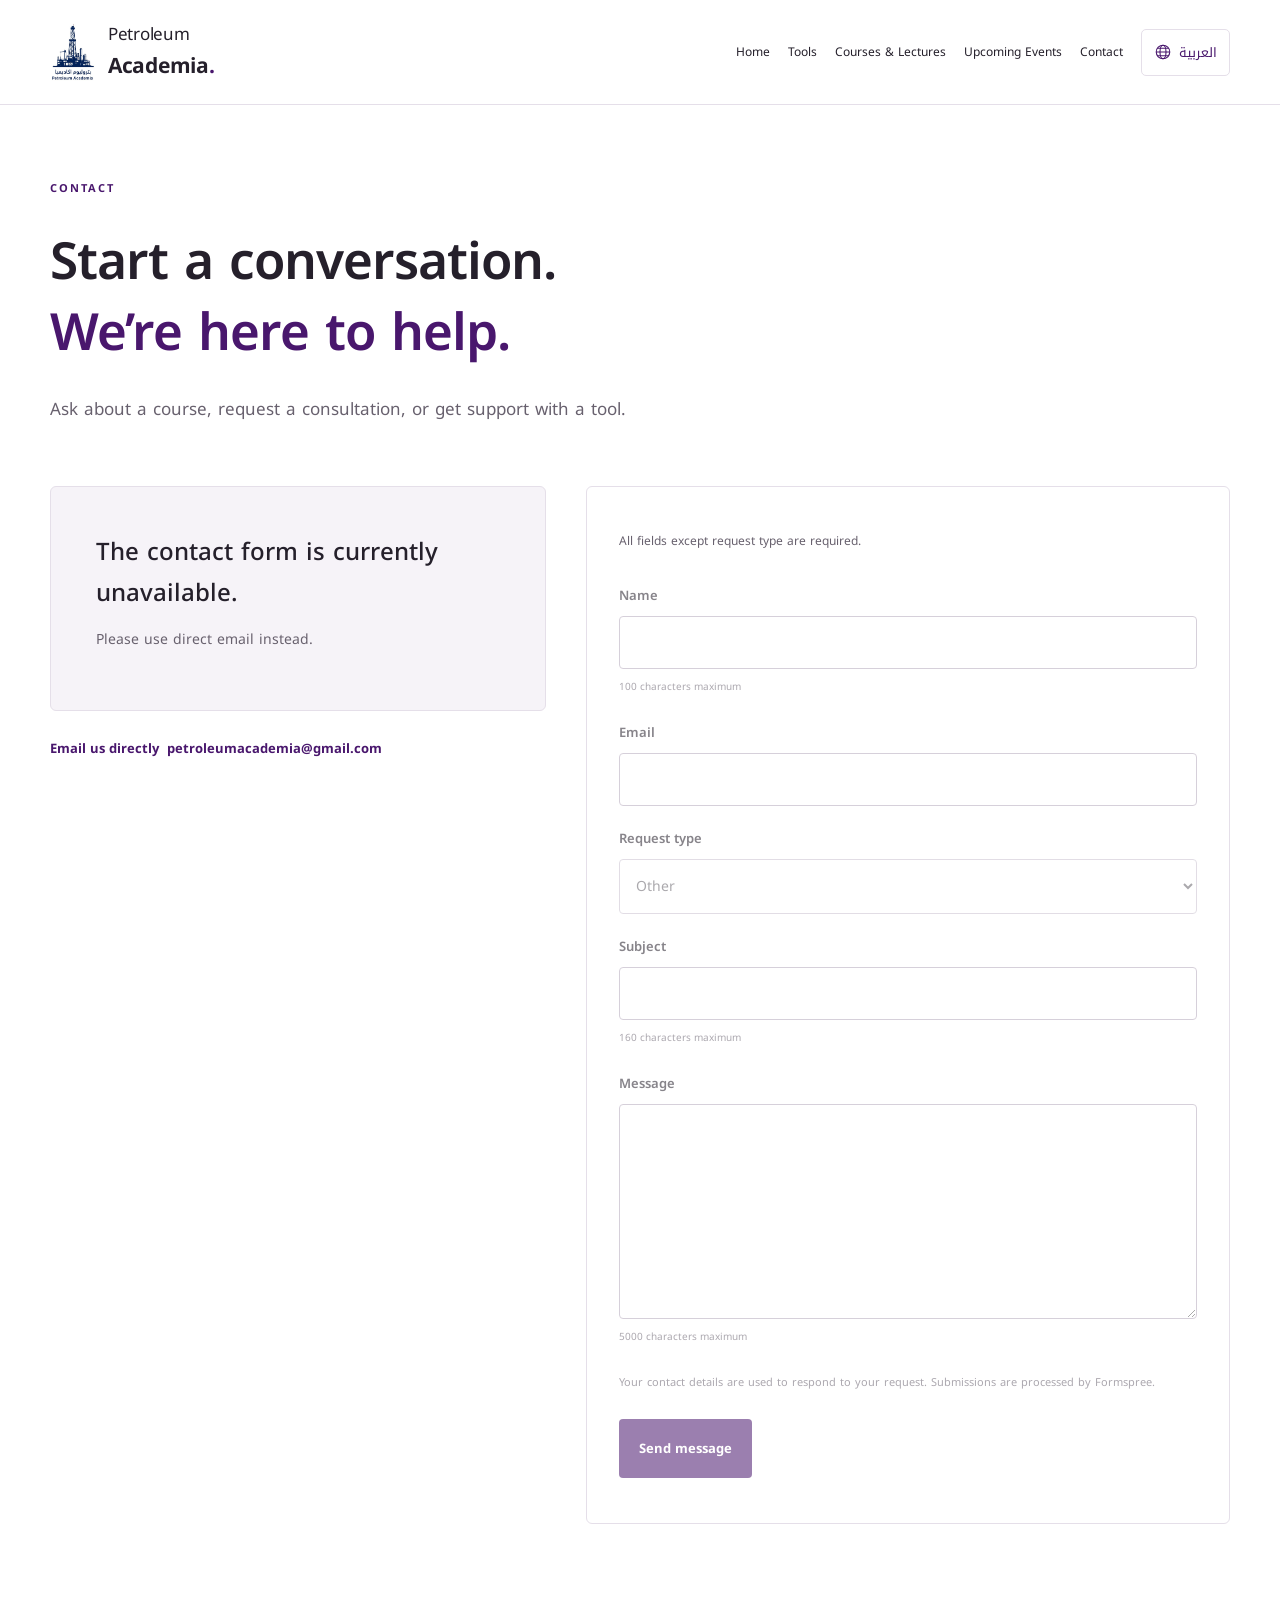
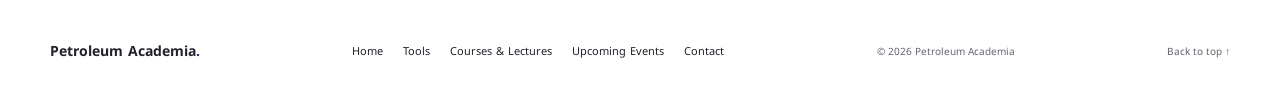
==== contact/index.html @ 63a1702a "Add Upcoming Events countdowns and hosted contact form" ====
<!doctype html>
<html lang="en">
<head>
  <meta charset="utf-8">
  <meta name="viewport" content="width=device-width, initial-scale=1">
  <title>Contact | Petroleum Academia</title>
  <meta name="description" content="Ask about a course, request a consultation, or get support with a tool.">
  <meta name="theme-color" content="#49176D">
  <link rel="canonical" href="https://petroleumacademia.com/contact/">
  <meta property="og:type" content="website">
  <meta property="og:site_name" content="Petroleum Academia">
  <meta property="og:title" content="Contact | Petroleum Academia">
  <meta property="og:description" content="Ask about a course, request a consultation, or get support with a tool.">
  <meta property="og:url" content="https://petroleumacademia.com/contact/">
  <meta property="og:image" content="https://petroleumacademia.com/assets/social-preview.png">
  <meta property="og:image:alt" content="Petroleum Academia — Empowering the Future of Energy">
  <meta name="twitter:card" content="summary_large_image">
  <meta name="twitter:title" content="Contact | Petroleum Academia">
  <meta name="twitter:description" content="Ask about a course, request a consultation, or get support with a tool.">
  <meta name="twitter:image" content="https://petroleumacademia.com/assets/social-preview.png">
  <link rel="icon" href="/assets/favicon.svg" type="image/svg+xml">
  <link rel="stylesheet" href="/styles.css">
  <script src="/config.js" defer></script>
  <script src="/shared.js" defer></script>
  <script src="/script.js" defer></script>
  <script src="/language.js" defer></script>
  <script src="/contact.js" defer></script>
</head>
<body id="top" data-page="contact">
  <a class="skip-link" href="#main">Skip to content</a>
  <header class="site-header">
    <div class="container header-inner">
      <a class="brand" href="/" aria-label="Petroleum Academia home"><img src="/assets/logo.png" width="532" height="692" alt="Petroleum Academia"><span>Petroleum<br><strong>Academia<span class="brand-dot">.</span></strong></span></a>
      <nav aria-label="Main navigation"><a href="/">Home</a><a href="/tools/">Tools</a><a href="/courses/">Courses &amp; Lectures</a><a href="/upcoming/">Upcoming Events</a><a href="/contact/">Contact</a><button class="language-toggle" id="language-toggle" type="button" aria-label="Switch to Arabic" hidden><svg viewBox="0 0 24 24" width="18" height="18" fill="none" stroke="currentColor" stroke-width="1.5" aria-hidden="true"><circle cx="12" cy="12" r="9"/><ellipse cx="12" cy="12" rx="4" ry="9"/><path d="M3 12h18M5 7h14M5 17h14"/></svg><span lang="ar" dir="rtl">العربية</span></button></nav>
    </div>
  </header>
  <main id="main" class="catalog-main"><section class="container catalog-intro"><p class="eyebrow">CONTACT</p><h1>Start a conversation.<br><em>We’re here to help.</em></h1><p class="lead">Ask about a course, request a consultation, or get support with a tool.</p></section><section class="container catalog-content contact-layout"><div><div id="form-unavailable" class="catalog-state"><h2>The contact form is currently unavailable.</h2><p>Please use direct email instead.</p></div><a id="email-alternative" class="text-link email-alternative" hidden><span>Email us directly</span><span id="email-address" dir="ltr"></span></a></div><form id="contact-form" class="contact-form" novalidate><p>All fields except request type are required.</p><fieldset disabled><legend class="sr-only">Contact</legend>
<label for="name">Name</label><input id="name" name="name" autocomplete="name" required maxlength="100" aria-describedby="name-limit"><small id="name-limit">100 characters maximum</small>
<label for="email">Email</label><input id="email" name="email" type="email" autocomplete="email" required maxlength="254">
<label for="request-type">Request type</label><select id="request-type" name="requestType"><option value="Consultation">Consultation</option><option value="Course inquiry">Course inquiry</option><option value="Tool support">Tool support</option><option value="Other" selected>Other</option></select>
<label for="subject">Subject</label><input id="subject" name="subject" required maxlength="160" aria-describedby="subject-limit"><small id="subject-limit">160 characters maximum</small>
<label for="message">Message</label><textarea id="message" name="message" rows="7" required maxlength="5000" aria-describedby="message-limit"></textarea><small id="message-limit">5000 characters maximum</small>
<div class="honeypot" aria-hidden="true"><label for="website">Leave this blank</label><input id="website" name="_gotcha" tabindex="-1" autocomplete="off"></div>
<p class="privacy-note">Your contact details are used to respond to your request. Submissions are processed by Formspree.</p><button type="submit" class="button primary">Send message</button></fieldset><p id="form-status" role="status" aria-live="polite"></p><noscript><p>The contact form is currently unavailable.</p></noscript></form></section></main>
  <footer class="container"><a class="footer-brand" href="/">Petroleum Academia<span>.</span></a><p>Practical knowledge. Lasting understanding.</p><small>© <span id="year">2026</span> Petroleum Academia</small><a class="back-top" href="#top">Back to top ↑</a></footer>
</body>
</html>
---- styles.css ----
:root{--purple:#49176d;--ink:#25202b;--muted:#68616e;--soft:#f6f3f8;--line:#e5dfe9;--max:1180px}*{box-sizing:border-box}html{scroll-behavior:smooth;scroll-padding-top:100px}body{margin:0;background:#fff;color:var(--ink);font-family:Arial,Helvetica,sans-serif;-webkit-font-smoothing:antialiased}a{color:inherit;text-decoration:none}button,a{-webkit-tap-highlight-color:transparent}a:focus-visible{outline:3px solid #9861b8;outline-offset:6px}a:hover{color:var(--purple)}[hidden]{display:none!important}.container{width:min(var(--max),calc(100% - 80px));margin-inline:auto}.skip-link{position:fixed;top:-100px;left:20px;background:var(--purple);color:white;padding:14px;z-index:10}.skip-link:focus{top:12px}.site-header{border-bottom:1px solid var(--line);background:white}.header-inner{display:flex;justify-content:space-between;align-items:center;min-height:104px;gap:24px}.brand{display:flex;align-items:center;gap:12px;font-size:17px;line-height:1.15;letter-spacing:-.3px}.brand img{width:46px;height:60px;object-fit:contain}.brand strong{font-size:21px}.brand-dot{color:var(--purple)}nav{display:flex;align-items:center;gap:32px;font-size:14px}nav a{padding:12px 0}.nav-contact{border:1px solid var(--line);padding:12px 19px;border-radius:5px}.nav-contact span{margin-left:17px}.hero{display:grid;grid-template-columns:1.12fr 1fr;gap:60px;align-items:center;padding-top:76px;padding-bottom:78px}.eyebrow{display:flex;align-items:center;gap:12px;color:var(--purple);font-size:11px;font-weight:700;letter-spacing:2px;margin:0 0 27px}.small-line{width:28px;height:2px;background:var(--purple)}h1{font-size:clamp(42px,4.8vw,65px);line-height:1.09;letter-spacing:-2.9px;font-weight:600;margin:0 0 26px}em{font-style:normal;color:var(--purple)}.hero-description{font-size:17px;line-height:1.75;color:var(--muted);max-width:490px}.hero-actions{display:flex;gap:12px;margin-top:31px}.button{display:inline-flex;align-items:center;justify-content:space-between;gap:24px;padding:17px 20px;font-size:13px;font-weight:700;border-radius:4px;transition:transform .2s,background .2s}.button:hover{transform:translateY(-3px)}.primary{background:var(--purple);color:white}.primary:hover{background:#35104f;color:white}.secondary{border:1px solid var(--line)}.hero-footnote{font-size:11px;color:var(--muted);margin-top:26px}.technical-art{background:var(--soft);border:1px solid var(--line);border-radius:6px;padding:22px;position:relative;overflow:hidden}.technical-art:before{content:'';position:absolute;inset:0;background-image:radial-gradient(#49176d19 .7px,transparent .7px);background-size:18px 18px;pointer-events:none}.technical-art svg{position:relative;width:100%;display:block;margin:4px 0 15px}.art-top,.art-bottom{position:relative;display:flex;justify-content:space-between;align-items:center;font-size:8px;letter-spacing:1.4px;color:var(--purple);gap:10px}.art-top>span:last-child{font-size:25px}.art-bottom{padding-top:16px;border-top:1px solid #dfd3e6;font-size:7px;letter-spacing:1px}.status-dot{display:inline-block;width:5px;height:5px;border-radius:50%;background:var(--purple);margin-right:5px}.topic-strip{background:var(--purple);color:#fff}.topic-strip .container{display:flex;justify-content:space-between;padding-block:21px;font-size:10px;letter-spacing:2px}.section{padding-block:86px}h2{font-size:clamp(31px,3.1vw,43px);font-weight:500;letter-spacing:-1.4px;line-height:1.18;margin:0}p{line-height:1.7}.about{display:grid;grid-template-columns:1fr 1fr;gap:85px}.about-copy .lead{font-size:21px;color:var(--ink);line-height:1.55;margin-top:0}.about-copy p{font-size:15px;color:var(--muted)}.text-link{display:inline-flex;align-items:center;gap:30px;color:var(--purple);font-size:13px;font-weight:700;margin-top:15px}.text-link:hover{text-decoration:underline}.focus-section{background:var(--soft)}.section-heading{display:flex;justify-content:space-between;align-items:end;margin-bottom:40px}.section-heading>p{font-size:14px;color:var(--muted);margin-bottom:4px}.focus-grid{display:grid;grid-template-columns:repeat(3,1fr);border-top:1px solid #dcd2e3;border-left:1px solid #dcd2e3}.focus-grid article{position:relative;padding:28px 29px 38px;border-right:1px solid #dcd2e3;border-bottom:1px solid #dcd2e3;min-height:220px}.area-number{font-size:10px;letter-spacing:1px;color:var(--purple)}h3{font-size:18px;font-weight:600;letter-spacing:-.35px;line-height:1.35}.focus-grid h3{margin-top:25px;margin-bottom:12px;padding-right:10px}.focus-grid p{font-size:13px;color:var(--muted);max-width:270px;margin:0}.area-symbol{position:absolute;top:22px;right:29px;color:var(--purple);font-size:28px}.resources{display:grid;grid-template-columns:1fr 1fr;gap:85px;align-items:center}.resources>div>p:not(.eyebrow){color:var(--muted);font-size:14px;margin-top:23px}.resource-panel{border:1px solid var(--line);border-radius:5px;padding:34px}.resource-icon{display:flex;justify-content:center;align-items:center;background:var(--soft);border-radius:50%;width:42px;height:42px;color:var(--purple);font-size:22px}.resource-panel h3{font-size:21px;margin-bottom:12px}.resource-panel p{color:var(--muted);font-size:14px}.resource-link{display:block;padding-block:18px;border-bottom:1px solid var(--line)}.resource-link:last-child{border:0}.resource-link small{color:var(--purple);text-transform:uppercase;font-size:10px;letter-spacing:1px}.resource-link h3{margin:10px 0}.contact-section{background:var(--purple);color:#fff}.contact-inner{display:grid;grid-template-columns:1.2fr 1fr;gap:90px;padding-block:70px}.contact-section .eyebrow{color:#d9bde8}.contact-section h2{font-size:43px}.contact-section h2 span{color:#c398db}.contact-section p{color:#e0cee9;font-size:14px;margin-top:23px}.contact-links{display:flex;flex-direction:column;justify-content:center}.contact-links>a{display:flex;justify-content:space-between;align-items:center;border-bottom:1px solid #ffffff30;padding:20px 0;gap:20px;transition:padding .2s}.contact-links>a:first-child{border-top:1px solid #ffffff30}.contact-links>a:hover{color:#fff;padding-left:8px}.contact-links strong{display:block;font-size:19px;font-weight:500}.contact-links small{display:block;color:#ddc8e8;font-size:11px;margin-top:8px}.contact-links>a>span:last-child{font-size:22px}footer{display:flex;align-items:center;justify-content:space-between;gap:24px;padding-block:29px}.footer-brand{font-weight:700;font-size:14px}.footer-brand span{color:var(--purple)}footer p,footer small,.back-top{font-size:10px;color:var(--muted)}.hero-copy{animation:enter .65s ease-out}@keyframes enter{from{opacity:0;transform:translateY(12px)}to{opacity:1;transform:translateY(0)}}@media(min-width:1500px){.hero{padding-block:100px}}@media(max-width:1000px){.container{width:calc(100% - 48px)}.hero{gap:30px}h1{font-size:49px}.hero-actions{flex-wrap:wrap}.about,.resources,.contact-inner{gap:40px}nav{gap:21px}.focus-grid article{padding:25px 22px}.art-bottom{flex-wrap:wrap}footer p{display:none}}@media(max-width:700px){html{scroll-padding-top:24px}.container{width:calc(100% - 40px)}.header-inner{min-height:90px;flex-wrap:wrap;padding-block:17px;gap:15px}.brand img{width:34px;height:44px}.brand{font-size:13px;gap:9px}.brand strong{font-size:16px}nav{width:100%;justify-content:space-between;gap:10px;font-size:12px;border-top:1px solid var(--line);padding-top:8px}.nav-contact{border:0;padding:12px 0}.nav-contact span{margin-left:4px}.hero{grid-template-columns:1fr;gap:35px;padding-top:45px;padding-bottom:40px}h1{font-size:clamp(39px,9.5vw,58px);letter-spacing:-1.8px;max-width:540px}.hero-description{font-size:15px}.eyebrow{font-size:9px;letter-spacing:1.6px;margin-bottom:20px}.hero-actions{gap:10px;flex-wrap:nowrap}.button{padding:16px 14px;gap:12px;font-size:11px}.hero-footnote{margin-top:22px}.technical-art{max-width:460px;width:100%;margin:auto;padding:19px}.technical-art svg{max-height:350px}.topic-strip .container{gap:20px;justify-content:center;flex-wrap:wrap;padding-block:18px;font-size:8px;letter-spacing:1px}.topic-strip span:last-child{display:none}.section{padding-block:54px}.about,.resources,.contact-inner{grid-template-columns:1fr;gap:28px}.about-copy .lead{font-size:19px}.section-heading{align-items:start;gap:25px}.section-heading>p{max-width:125px;font-size:12px}.focus-grid{grid-template-columns:repeat(2,1fr)}.focus-grid article{padding:23px 17px 26px;min-height:230px}.focus-grid h3{font-size:16px;margin-top:24px}.focus-grid p{font-size:12px}.area-symbol{right:17px;font-size:24px}.resource-panel{padding:27px}.contact-inner{padding-block:52px;gap:32px}.contact-section h2{font-size:35px}.contact-links>a{padding-block:18px}footer{flex-wrap:wrap;gap:17px;padding-block:25px}footer small{width:100%;order:3}.back-top{margin-left:auto}}@media(max-width:360px){.container{width:calc(100% - 32px)}.button{font-size:10px;padding-inline:11px;gap:8px}.section-heading{display:block}.section-heading>p{max-width:none;margin-top:20px}.focus-grid{grid-template-columns:1fr}.focus-grid article{min-height:190px}}@media(prefers-reduced-motion:reduce){html{scroll-behavior:auto}*,*:before,*:after{animation:none!important;transition:none!important}}
:root .language-toggle{display:inline-flex;align-items:center;justify-content:center;gap:7px;flex-shrink:0;border:1px solid var(--line);border-radius:5px;background:white;color:var(--purple);font:inherit;font-size:13px;min-height:44px;padding:10px 12px;cursor:pointer}.language-toggle:hover{background:var(--soft)}.language-toggle:focus-visible{outline:3px solid #9861b8;outline-offset:5px}html[lang="ar"] body{font-family:"Noto Kufi Arabic",Tahoma,sans-serif}html[lang="ar"] h1,html[lang="ar"] h2,html[lang="ar"] h3,html[lang="ar"] .brand{letter-spacing:0}html[lang="ar"] h1{line-height:1.4;font-size:clamp(36px,4.1vw,56px)}html[lang="ar"] h2{line-height:1.5}html[lang="ar"] .eyebrow,html[lang="ar"] .topic-strip .container,html[lang="ar"] .art-top,html[lang="ar"] .art-bottom{letter-spacing:0}html[dir="rtl"] .area-symbol{right:auto;left:29px}html[dir="rtl"] .focus-grid h3{padding-right:0;padding-left:10px}html[dir="rtl"] .technical-art svg{direction:ltr}html[dir="rtl"] .technical-art svg text{letter-spacing:0}html[dir="rtl"] .contact-links small{unicode-bidi:plaintext}html[dir="rtl"] .back-top{margin-left:0;margin-right:auto}@media(max-width:700px){nav{gap:7px;flex-wrap:wrap}.language-toggle{font-size:11px;padding:7px 9px}html[dir="rtl"] .area-symbol{left:17px}html[lang="ar"] h1{font-size:clamp(34px,8.5vw,48px)}html[lang="ar"] .hero-actions{flex-wrap:wrap}html[lang="ar"] .contact-section h2{font-size:32px}}

@font-face{font-family:"Noto Kufi Arabic";src:url('/assets/fonts/NotoKufiArabic.ttf') format('truetype');font-weight:100 900;font-style:normal;font-display:swap}
body{font-family:"Noto Kufi Arabic",Arial,sans-serif}nav{gap:24px}nav [aria-current="page"]{color:var(--purple);font-weight:700;text-decoration:underline;text-underline-offset:8px}.footer-links{display:flex;gap:20px;font-size:11px}.catalog-main{min-height:calc(100vh - 220px)}.catalog-intro{padding-block:75px 45px}.catalog-intro h1{font-size:clamp(36px,4vw,58px);line-height:1.4;letter-spacing:-1px}.catalog-intro .lead{max-width:640px;font-size:17px;color:var(--muted)}.catalog-content{padding-bottom:85px}.catalog-state{border:1px solid var(--line);background:var(--soft);padding:45px;border-radius:6px}.catalog-state h2{font-size:24px;line-height:1.7;letter-spacing:0}.catalog-state p{color:var(--muted);font-size:14px}.catalog-grid{display:grid;grid-template-columns:repeat(2,minmax(0,1fr));gap:24px}.catalog-card{border:1px solid var(--line);border-radius:6px;padding:30px;display:flex;flex-direction:column;align-items:start;overflow-wrap:anywhere}.catalog-card h2{font-size:23px;line-height:1.7;letter-spacing:0;margin:15px 0}.catalog-card p{font-size:14px;color:var(--muted);margin:0 0 22px}.catalog-card .button{margin-top:auto}.course-status{background:var(--soft);color:var(--purple);padding:7px 12px;border-radius:30px;font-size:11px}.course-fields{width:100%;font-size:13px;margin:0 0 26px}.course-fields>div{display:grid;grid-template-columns:110px 1fr;gap:15px;padding:10px 0;border-bottom:1px solid var(--line)}.course-fields dt{color:var(--muted)}.course-fields dd{margin:0}html[lang="ar"] p{line-height:2}.brand{line-height:1.7}html[lang="ar"] .brand{font-size:13px}html[lang="ar"] .brand strong{font-size:16px}@media(max-width:1000px){nav{gap:14px;font-size:12px}}@media(max-width:700px){nav{justify-content:start;gap:8px 18px}nav a{min-height:44px}.language-toggle{margin-inline-start:auto}.catalog-intro{padding-block:45px 25px}.catalog-intro .lead{font-size:14px}.catalog-grid{grid-template-columns:1fr}.catalog-state{padding:26px}.catalog-state h2{font-size:20px}.catalog-content{padding-bottom:55px}.catalog-card{padding:24px}.footer-links{flex-wrap:wrap;gap:10px 18px;width:100%;order:2}html[lang="ar"] .contact-section h2{font-size:27px}html[lang="ar"] h1{font-size:32px}}
/* Upcoming events and contact share the same restrained card system. */
.event-timezone{display:block;color:var(--muted);font-size:11px;margin-block:8px 20px}.event-card time{font-size:14px;line-height:1.8}.countdown{display:grid;grid-template-columns:repeat(4,minmax(0,1fr));gap:10px;width:100%;margin-top:15px;direction:ltr}.countdown>div{text-align:center;background:var(--soft);border:1px solid var(--line);border-radius:5px;padding:15px 4px}.countdown strong{display:block;font-size:27px;color:var(--purple);font-variant-numeric:tabular-nums}.countdown span{font-size:10px;color:var(--muted)}.event-status{font-weight:700;color:var(--purple)!important;margin-top:15px!important}.past-heading{margin-block:50px 20px;font-size:26px}.past-events{display:grid;gap:12px}.ended-card{border-bottom:1px solid var(--line);padding-block:15px}.ended-card h2{font-size:19px;letter-spacing:0}.ended-card p{font-size:13px;margin-block:6px}.ended-card .event-timezone{margin-block:4px}.event-warning{font-size:13px;color:var(--muted)}.contact-layout{display:grid;grid-template-columns:1fr 1.3fr;gap:40px;align-items:start}.contact-form{border:1px solid var(--line);padding:32px;border-radius:6px}.contact-form>p{font-size:12px;color:var(--muted)}.contact-form fieldset{border:0;padding:0;margin:0;min-width:0}.contact-form label{display:block;font-size:13px;font-weight:600;margin-block:20px 8px}.contact-form input,.contact-form select,.contact-form textarea{display:block;width:100%;border:1px solid #b5a9bc;border-radius:4px;background:white;color:var(--ink);font:inherit;font-size:14px;padding:12px;min-height:44px}.contact-form textarea{resize:vertical}.contact-form small{font-size:10px;color:var(--muted)}.contact-form :is(input,select,textarea,button):focus-visible{outline:3px solid #9861b8;outline-offset:3px}.contact-form fieldset:disabled{opacity:.55}.contact-form .button{border:0;cursor:pointer;font-family:inherit;margin-top:15px;min-height:44px}.privacy-note{font-size:11px;color:var(--muted);margin-top:24px}.email-alternative{display:flex;flex-wrap:wrap;overflow-wrap:anywhere;gap:8px;margin-top:25px}#form-status{font-size:13px;line-height:1.8}.honeypot,.sr-only{position:absolute;width:1px;height:1px;overflow:hidden;clip-path:inset(50%);white-space:nowrap}.footer-links{flex-wrap:wrap}.header-inner{gap:20px}nav{flex-wrap:wrap;gap:12px 18px;font-size:12px}html[lang="ar"] nav{font-size:11px}@media(max-width:1000px){.header-inner{flex-wrap:wrap;padding-block:18px}nav{width:100%;justify-content:space-between}}@media(max-width:700px){.contact-layout{grid-template-columns:1fr;gap:25px}.contact-form{padding:22px}.countdown{gap:6px}.countdown strong{font-size:23px}.countdown span{font-size:9px}nav{justify-content:start}.event-card{padding:22px}.event-card h2{font-size:21px}}
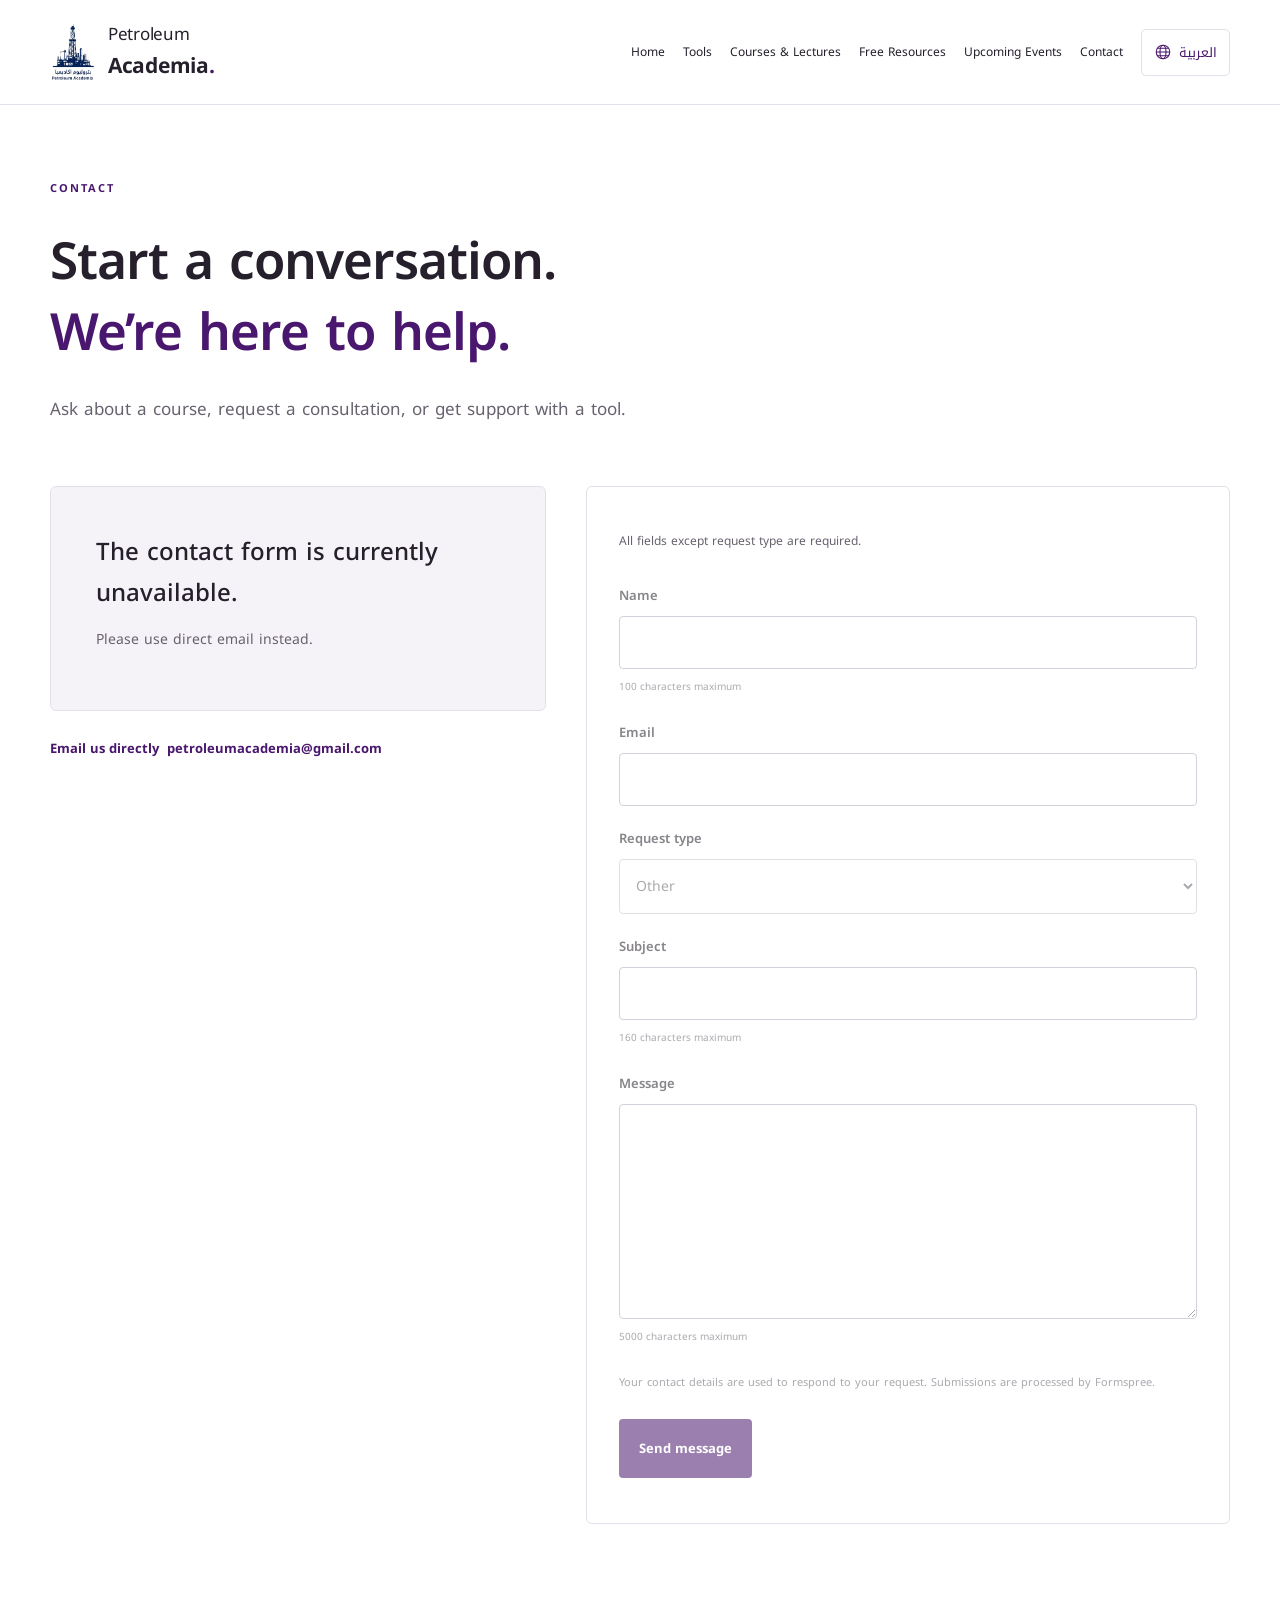
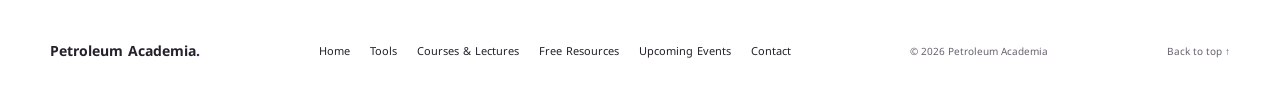
==== commit 82faf82a: "Add Free Resources page with safe local and external file links" ====
--- a/contact/index.html
+++ b/contact/index.html
@@ -31,7 +31,7 @@
   <header class="site-header">
     <div class="container header-inner">
       <a class="brand" href="/" aria-label="Petroleum Academia home"><img src="/assets/logo.png" width="532" height="692" alt="Petroleum Academia"><span>Petroleum<br><strong>Academia<span class="brand-dot">.</span></strong></span></a>
-      <nav aria-label="Main navigation"><a href="/">Home</a><a href="/tools/">Tools</a><a href="/courses/">Courses &amp; Lectures</a><a href="/upcoming/">Upcoming Events</a><a href="/contact/">Contact</a><button class="language-toggle" id="language-toggle" type="button" aria-label="Switch to Arabic" hidden><svg viewBox="0 0 24 24" width="18" height="18" fill="none" stroke="currentColor" stroke-width="1.5" aria-hidden="true"><circle cx="12" cy="12" r="9"/><ellipse cx="12" cy="12" rx="4" ry="9"/><path d="M3 12h18M5 7h14M5 17h14"/></svg><span lang="ar" dir="rtl">العربية</span></button></nav>
+      <nav aria-label="Main navigation"><a href="/">Home</a><a href="/tools/">Tools</a><a href="/courses/">Courses &amp; Lectures</a><a href="/resources/">Free Resources</a><a href="/upcoming/">Upcoming Events</a><a href="/contact/">Contact</a><button class="language-toggle" id="language-toggle" type="button" aria-label="Switch to Arabic" hidden><svg viewBox="0 0 24 24" width="18" height="18" fill="none" stroke="currentColor" stroke-width="1.5" aria-hidden="true"><circle cx="12" cy="12" r="9"/><ellipse cx="12" cy="12" rx="4" ry="9"/><path d="M3 12h18M5 7h14M5 17h14"/></svg><span lang="ar" dir="rtl">العربية</span></button></nav>
     </div>
   </header>
   <main id="main" class="catalog-main"><section class="container catalog-intro"><p class="eyebrow">CONTACT</p><h1>Start a conversation.<br><em>We’re here to help.</em></h1><p class="lead">Ask about a course, request a consultation, or get support with a tool.</p></section><section class="container catalog-content contact-layout"><div><div id="form-unavailable" class="catalog-state"><h2>The contact form is currently unavailable.</h2><p>Please use direct email instead.</p></div><a id="email-alternative" class="text-link email-alternative" hidden><span>Email us directly</span><span id="email-address" dir="ltr"></span></a></div><form id="contact-form" class="contact-form" novalidate><p>All fields except request type are required.</p><fieldset disabled><legend class="sr-only">Contact</legend>
--- a/styles.css
+++ b/styles.css
@@ -5,3 +5,8 @@
 body{font-family:"Noto Kufi Arabic",Arial,sans-serif}nav{gap:24px}nav [aria-current="page"]{color:var(--purple);font-weight:700;text-decoration:underline;text-underline-offset:8px}.footer-links{display:flex;gap:20px;font-size:11px}.catalog-main{min-height:calc(100vh - 220px)}.catalog-intro{padding-block:75px 45px}.catalog-intro h1{font-size:clamp(36px,4vw,58px);line-height:1.4;letter-spacing:-1px}.catalog-intro .lead{max-width:640px;font-size:17px;color:var(--muted)}.catalog-content{padding-bottom:85px}.catalog-state{border:1px solid var(--line);background:var(--soft);padding:45px;border-radius:6px}.catalog-state h2{font-size:24px;line-height:1.7;letter-spacing:0}.catalog-state p{color:var(--muted);font-size:14px}.catalog-grid{display:grid;grid-template-columns:repeat(2,minmax(0,1fr));gap:24px}.catalog-card{border:1px solid var(--line);border-radius:6px;padding:30px;display:flex;flex-direction:column;align-items:start;overflow-wrap:anywhere}.catalog-card h2{font-size:23px;line-height:1.7;letter-spacing:0;margin:15px 0}.catalog-card p{font-size:14px;color:var(--muted);margin:0 0 22px}.catalog-card .button{margin-top:auto}.course-status{background:var(--soft);color:var(--purple);padding:7px 12px;border-radius:30px;font-size:11px}.course-fields{width:100%;font-size:13px;margin:0 0 26px}.course-fields>div{display:grid;grid-template-columns:110px 1fr;gap:15px;padding:10px 0;border-bottom:1px solid var(--line)}.course-fields dt{color:var(--muted)}.course-fields dd{margin:0}html[lang="ar"] p{line-height:2}.brand{line-height:1.7}html[lang="ar"] .brand{font-size:13px}html[lang="ar"] .brand strong{font-size:16px}@media(max-width:1000px){nav{gap:14px;font-size:12px}}@media(max-width:700px){nav{justify-content:start;gap:8px 18px}nav a{min-height:44px}.language-toggle{margin-inline-start:auto}.catalog-intro{padding-block:45px 25px}.catalog-intro .lead{font-size:14px}.catalog-grid{grid-template-columns:1fr}.catalog-state{padding:26px}.catalog-state h2{font-size:20px}.catalog-content{padding-bottom:55px}.catalog-card{padding:24px}.footer-links{flex-wrap:wrap;gap:10px 18px;width:100%;order:2}html[lang="ar"] .contact-section h2{font-size:27px}html[lang="ar"] h1{font-size:32px}}
 /* Upcoming events and contact share the same restrained card system. */
 .event-timezone{display:block;color:var(--muted);font-size:11px;margin-block:8px 20px}.event-card time{font-size:14px;line-height:1.8}.countdown{display:grid;grid-template-columns:repeat(4,minmax(0,1fr));gap:10px;width:100%;margin-top:15px;direction:ltr}.countdown>div{text-align:center;background:var(--soft);border:1px solid var(--line);border-radius:5px;padding:15px 4px}.countdown strong{display:block;font-size:27px;color:var(--purple);font-variant-numeric:tabular-nums}.countdown span{font-size:10px;color:var(--muted)}.event-status{font-weight:700;color:var(--purple)!important;margin-top:15px!important}.past-heading{margin-block:50px 20px;font-size:26px}.past-events{display:grid;gap:12px}.ended-card{border-bottom:1px solid var(--line);padding-block:15px}.ended-card h2{font-size:19px;letter-spacing:0}.ended-card p{font-size:13px;margin-block:6px}.ended-card .event-timezone{margin-block:4px}.event-warning{font-size:13px;color:var(--muted)}.contact-layout{display:grid;grid-template-columns:1fr 1.3fr;gap:40px;align-items:start}.contact-form{border:1px solid var(--line);padding:32px;border-radius:6px}.contact-form>p{font-size:12px;color:var(--muted)}.contact-form fieldset{border:0;padding:0;margin:0;min-width:0}.contact-form label{display:block;font-size:13px;font-weight:600;margin-block:20px 8px}.contact-form input,.contact-form select,.contact-form textarea{display:block;width:100%;border:1px solid #b5a9bc;border-radius:4px;background:white;color:var(--ink);font:inherit;font-size:14px;padding:12px;min-height:44px}.contact-form textarea{resize:vertical}.contact-form small{font-size:10px;color:var(--muted)}.contact-form :is(input,select,textarea,button):focus-visible{outline:3px solid #9861b8;outline-offset:3px}.contact-form fieldset:disabled{opacity:.55}.contact-form .button{border:0;cursor:pointer;font-family:inherit;margin-top:15px;min-height:44px}.privacy-note{font-size:11px;color:var(--muted);margin-top:24px}.email-alternative{display:flex;flex-wrap:wrap;overflow-wrap:anywhere;gap:8px;margin-top:25px}#form-status{font-size:13px;line-height:1.8}.honeypot,.sr-only{position:absolute;width:1px;height:1px;overflow:hidden;clip-path:inset(50%);white-space:nowrap}.footer-links{flex-wrap:wrap}.header-inner{gap:20px}nav{flex-wrap:wrap;gap:12px 18px;font-size:12px}html[lang="ar"] nav{font-size:11px}@media(max-width:1000px){.header-inner{flex-wrap:wrap;padding-block:18px}nav{width:100%;justify-content:space-between}}@media(max-width:700px){.contact-layout{grid-template-columns:1fr;gap:25px}.contact-form{padding:22px}.countdown{gap:6px}.countdown strong{font-size:23px}.countdown span{font-size:9px}nav{justify-content:start}.event-card{padding:22px}.event-card h2{font-size:21px}}
+.featured-resource{padding-bottom:55px}.featured-card{display:flex;align-items:center;justify-content:space-between;gap:40px;border:1px solid var(--line);border-inline-start:4px solid var(--purple);border-radius:6px;padding:34px 38px;background:var(--soft)}.featured-copy{min-width:0;max-width:760px;overflow-wrap:anywhere}.featured-card .eyebrow{margin-bottom:14px}.featured-card h2{font-size:28px;line-height:1.5;letter-spacing:-.5px}.featured-description{font-size:14px;color:var(--muted);margin:12px 0 0}.featured-card .button{flex-shrink:0;max-width:100%;white-space:normal;overflow-wrap:anywhere}@media(max-width:700px){.featured-resource{padding-bottom:35px}.featured-card{flex-direction:column;align-items:stretch;gap:24px;padding:25px 23px}.featured-card h2{font-size:23px}.featured-card .button{align-self:flex-start;font-size:12px;min-height:44px}}
+.catalog-card .tool-category{color:var(--purple);font-size:12px;font-weight:600;line-height:1.7;margin:0 0 14px}.tool-labels{display:flex;flex-wrap:wrap;gap:8px;list-style:none;padding:0;margin:0 0 24px;max-width:100%}.tool-label{border:1px solid var(--line);border-radius:20px;background:var(--soft);color:var(--purple);font-size:11px;line-height:1.6;padding:6px 11px;max-width:100%;overflow-wrap:anywhere}
+.founder-section{padding-bottom:70px}.founder-card{border:1px solid var(--line);border-radius:6px;padding:34px 38px;background:#fff}.founder-card.has-portrait{display:grid;grid-template-columns:200px minmax(0,1fr);align-items:center;gap:38px}.founder-copy{min-width:0;overflow-wrap:anywhere}.founder-copy .eyebrow{margin-bottom:16px}.founder-copy h2{font-size:29px;line-height:1.5;letter-spacing:-.5px}.founder-role{font-size:14px;color:var(--purple);font-weight:600;margin:10px 0 16px}.founder-bio{font-size:15px;color:var(--muted);max-width:850px;line-height:1.9;margin:0}.founder-copy .button{margin-top:24px;min-height:44px}.founder-photo{display:block;width:200px;height:240px;max-width:100%;object-fit:cover;border-radius:5px;background:var(--soft)}@media(max-width:700px){.founder-section{padding-bottom:45px}.founder-card{padding:25px 23px}.founder-card.has-portrait{grid-template-columns:minmax(0,1fr);gap:25px}.founder-photo{width:160px;height:192px}.founder-copy h2{font-size:24px}.founder-role{font-size:13px}.founder-bio{font-size:14px}}
+.event-card .event-calendar{margin-top:14px;min-height:44px;background:#fff;color:var(--purple);font-family:inherit;cursor:pointer;max-width:100%;overflow-wrap:anywhere}.event-calendar:focus-visible{outline:3px solid #9861b8;outline-offset:5px}.event-card .event-registration{margin-top:20px;max-width:100%;overflow-wrap:anywhere}
+.catalog-card .resource-category{color:var(--purple);font-size:12px;font-weight:600;margin:0 0 14px}.resource-format{font-size:11px;line-height:1.6;padding:6px 11px;background:var(--soft);border:1px solid var(--line);border-radius:20px;color:var(--purple);margin-bottom:24px;max-width:100%;overflow-wrap:anywhere}.resource-card .button{max-width:100%;overflow-wrap:anywhere}@media(min-width:701px) and (max-width:1200px){.header-inner{flex-wrap:wrap;padding-block:18px}nav{width:100%;justify-content:space-between}}@media(max-width:700px){nav{gap:6px 14px;font-size:11px}.footer-links{gap:10px 14px}}
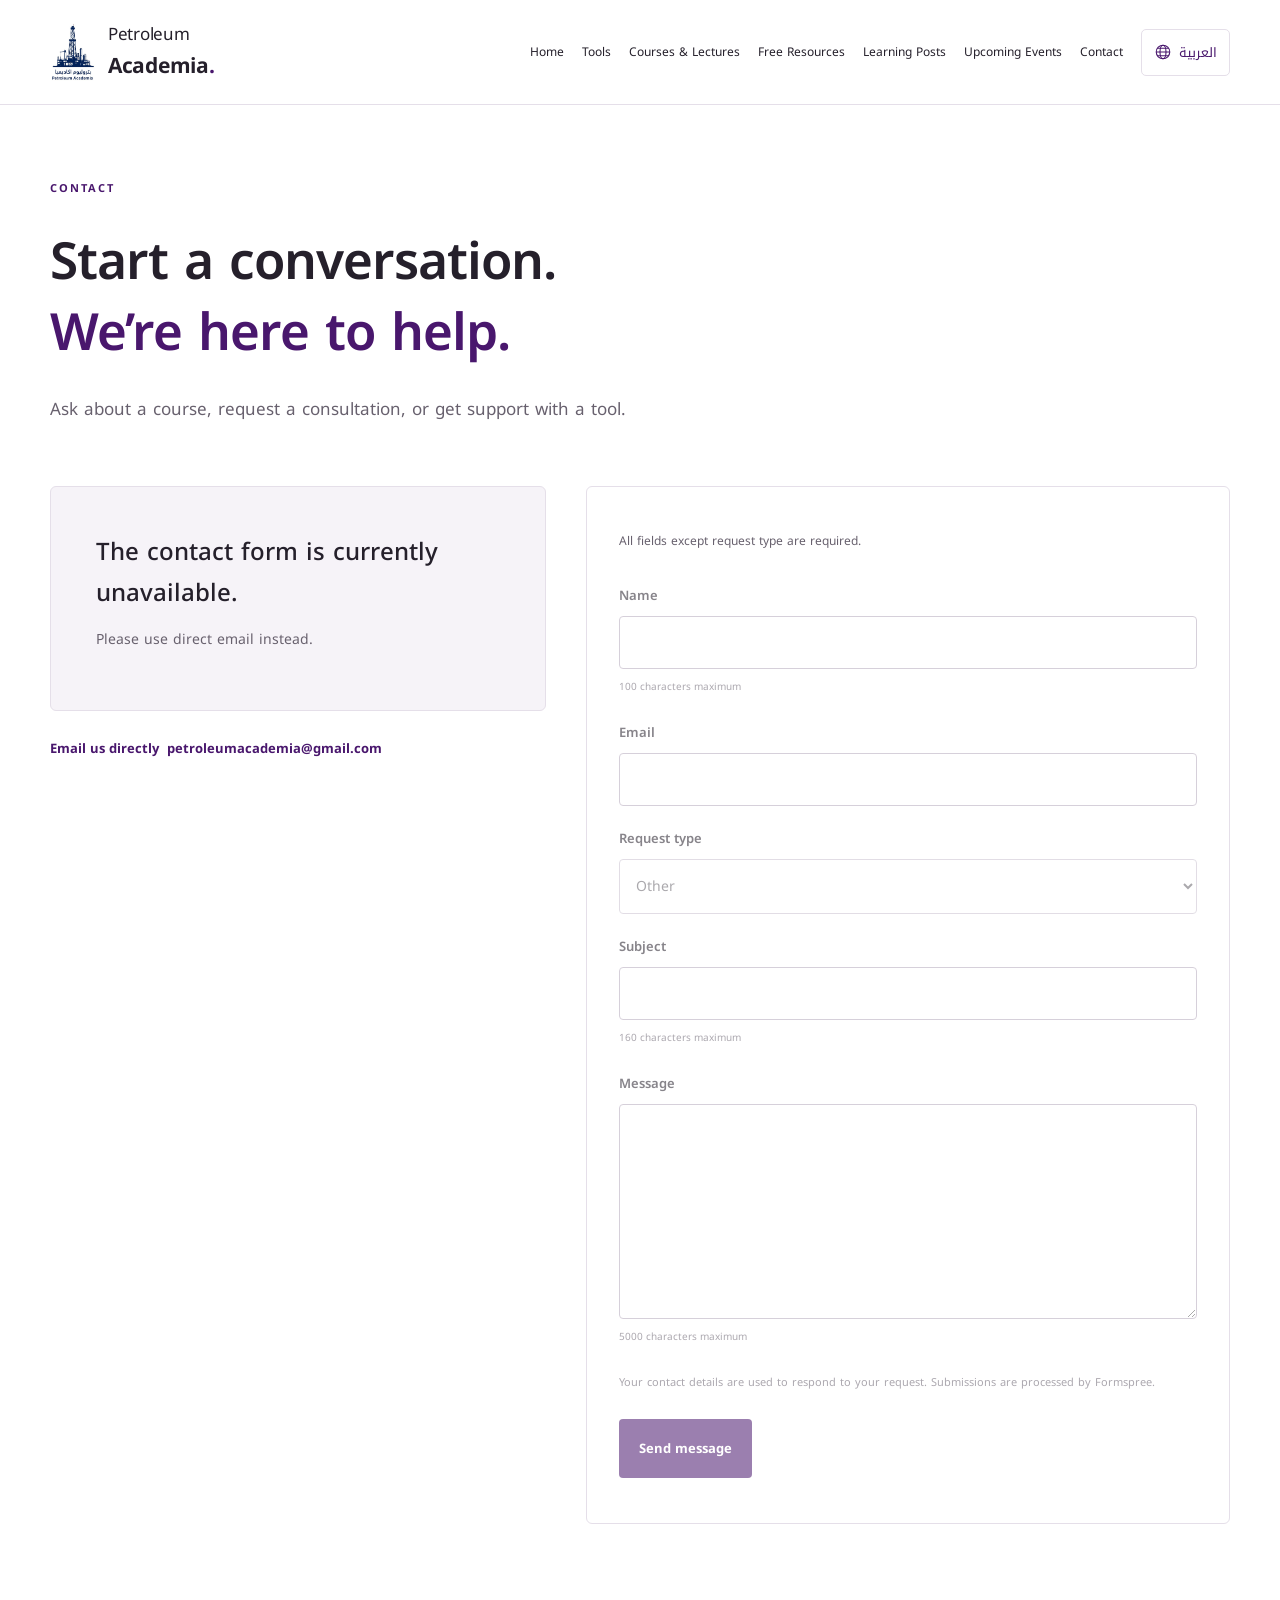
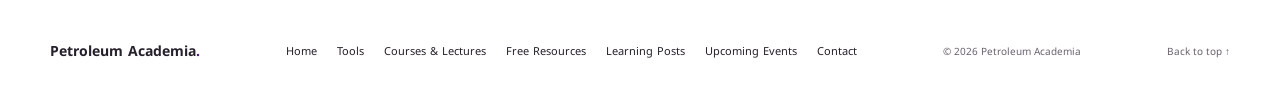
==== commit 11d163ab: "Add curated Learning Posts with lazy Instagram embeds and pagination" ====
--- a/contact/index.html
+++ b/contact/index.html
@@ -31,7 +31,7 @@
   <header class="site-header">
     <div class="container header-inner">
       <a class="brand" href="/" aria-label="Petroleum Academia home"><img src="/assets/logo.png" width="532" height="692" alt="Petroleum Academia"><span>Petroleum<br><strong>Academia<span class="brand-dot">.</span></strong></span></a>
-      <nav aria-label="Main navigation"><a href="/">Home</a><a href="/tools/">Tools</a><a href="/courses/">Courses &amp; Lectures</a><a href="/resources/">Free Resources</a><a href="/upcoming/">Upcoming Events</a><a href="/contact/">Contact</a><button class="language-toggle" id="language-toggle" type="button" aria-label="Switch to Arabic" hidden><svg viewBox="0 0 24 24" width="18" height="18" fill="none" stroke="currentColor" stroke-width="1.5" aria-hidden="true"><circle cx="12" cy="12" r="9"/><ellipse cx="12" cy="12" rx="4" ry="9"/><path d="M3 12h18M5 7h14M5 17h14"/></svg><span lang="ar" dir="rtl">العربية</span></button></nav>
+      <nav aria-label="Main navigation"><a href="/">Home</a><a href="/tools/">Tools</a><a href="/courses/">Courses &amp; Lectures</a><a href="/resources/">Free Resources</a><a href="/learning-posts/">Learning Posts</a><a href="/upcoming/">Upcoming Events</a><a href="/contact/">Contact</a><button class="language-toggle" id="language-toggle" type="button" aria-label="Switch to Arabic" hidden><svg viewBox="0 0 24 24" width="18" height="18" fill="none" stroke="currentColor" stroke-width="1.5" aria-hidden="true"><circle cx="12" cy="12" r="9"/><ellipse cx="12" cy="12" rx="4" ry="9"/><path d="M3 12h18M5 7h14M5 17h14"/></svg><span lang="ar" dir="rtl">العربية</span></button></nav>
     </div>
   </header>
   <main id="main" class="catalog-main"><section class="container catalog-intro"><p class="eyebrow">CONTACT</p><h1>Start a conversation.<br><em>We’re here to help.</em></h1><p class="lead">Ask about a course, request a consultation, or get support with a tool.</p></section><section class="container catalog-content contact-layout"><div><div id="form-unavailable" class="catalog-state"><h2>The contact form is currently unavailable.</h2><p>Please use direct email instead.</p></div><a id="email-alternative" class="text-link email-alternative" hidden><span>Email us directly</span><span id="email-address" dir="ltr"></span></a></div><form id="contact-form" class="contact-form" novalidate><p>All fields except request type are required.</p><fieldset disabled><legend class="sr-only">Contact</legend>
--- a/styles.css
+++ b/styles.css
@@ -10,3 +10,5 @@
 .founder-section{padding-bottom:70px}.founder-card{border:1px solid var(--line);border-radius:6px;padding:34px 38px;background:#fff}.founder-card.has-portrait{display:grid;grid-template-columns:200px minmax(0,1fr);align-items:center;gap:38px}.founder-copy{min-width:0;overflow-wrap:anywhere}.founder-copy .eyebrow{margin-bottom:16px}.founder-copy h2{font-size:29px;line-height:1.5;letter-spacing:-.5px}.founder-role{font-size:14px;color:var(--purple);font-weight:600;margin:10px 0 16px}.founder-bio{font-size:15px;color:var(--muted);max-width:850px;line-height:1.9;margin:0}.founder-copy .button{margin-top:24px;min-height:44px}.founder-photo{display:block;width:200px;height:240px;max-width:100%;object-fit:cover;border-radius:5px;background:var(--soft)}@media(max-width:700px){.founder-section{padding-bottom:45px}.founder-card{padding:25px 23px}.founder-card.has-portrait{grid-template-columns:minmax(0,1fr);gap:25px}.founder-photo{width:160px;height:192px}.founder-copy h2{font-size:24px}.founder-role{font-size:13px}.founder-bio{font-size:14px}}
 .event-card .event-calendar{margin-top:14px;min-height:44px;background:#fff;color:var(--purple);font-family:inherit;cursor:pointer;max-width:100%;overflow-wrap:anywhere}.event-calendar:focus-visible{outline:3px solid #9861b8;outline-offset:5px}.event-card .event-registration{margin-top:20px;max-width:100%;overflow-wrap:anywhere}
 .catalog-card .resource-category{color:var(--purple);font-size:12px;font-weight:600;margin:0 0 14px}.resource-format{font-size:11px;line-height:1.6;padding:6px 11px;background:var(--soft);border:1px solid var(--line);border-radius:20px;color:var(--purple);margin-bottom:24px;max-width:100%;overflow-wrap:anywhere}.resource-card .button{max-width:100%;overflow-wrap:anywhere}@media(min-width:701px) and (max-width:1200px){.header-inner{flex-wrap:wrap;padding-block:18px}nav{width:100%;justify-content:space-between}}@media(max-width:700px){nav{gap:6px 14px;font-size:11px}.footer-links{gap:10px 14px}}
+.faq-section{padding-block:70px}.faq-section>h2{font-size:clamp(27px,3vw,38px);line-height:1.5;margin-bottom:30px;letter-spacing:-.5px}.faq-list{border-top:1px solid var(--line)}.faq-list details{border-bottom:1px solid var(--line)}.faq-list summary{cursor:pointer;list-style-position:outside;margin-inline-start:20px;padding:23px 16px 23px 5px;font-size:16px;font-weight:600;line-height:1.8;color:var(--purple);overflow-wrap:anywhere}.faq-list summary::marker{color:var(--purple)}.faq-list summary:hover{background:var(--soft)}.faq-list summary:focus-visible{outline:3px solid #9861b8;outline-offset:3px;border-radius:3px}.faq-list details>p{max-width:900px;padding:0 20px 24px;margin:0;font-size:15px;color:var(--muted);line-height:1.9;white-space:pre-line;overflow-wrap:anywhere}@media(max-width:700px){.faq-section{padding-block:45px}.faq-section>h2{font-size:27px;margin-bottom:22px}.faq-list summary{font-size:14px;padding-block:19px}.faq-list details>p{font-size:14px;padding-inline:12px}}
+.learning-posts-grid{display:grid;grid-template-columns:repeat(2,minmax(0,1fr));gap:28px;align-items:start}.learning-post-card{min-width:0;border:1px solid var(--line);border-radius:6px;padding:24px;overflow-wrap:anywhere}.learning-post-card h3{font-size:21px;line-height:1.6;margin:0 0 12px}.post-meta{display:flex;flex-wrap:wrap;gap:8px 14px;align-items:center;font-size:12px;color:var(--muted);margin-bottom:20px}.post-category{color:var(--purple);background:var(--soft);border-radius:20px;padding:5px 10px}.posts-note{font-size:13px;color:var(--muted);line-height:1.8}.posts-page-heading{font-size:23px;margin:0 0 14px;line-height:1.6}.posts-page-heading:focus{outline:3px solid #9861b8;outline-offset:5px}.instagram-slot{min-width:0;min-height:160px;line-height:1.8;color:var(--muted);font-size:13px;direction:ltr}.instagram-slot>.instagram-media{width:100%!important;max-width:540px!important;min-width:0!important;margin:0!important;box-sizing:border-box!important}.post-fallback{min-height:44px;margin-top:20px;font-size:13px}.posts-pagination{display:flex;justify-content:center;align-items:center;flex-wrap:wrap;width:100%;gap:16px;margin-top:38px;padding:0;border:0}.posts-pagination button{font-family:inherit;cursor:pointer;min-height:44px;background:white;color:var(--purple)}.posts-pagination button:disabled{opacity:.45;cursor:default}.posts-pagination button:focus-visible{outline:3px solid #9861b8;outline-offset:4px}.posts-pagination>span{font-size:13px;color:var(--muted)}@media(max-width:800px){.learning-posts-grid{grid-template-columns:minmax(0,1fr)}.learning-post-card{padding:20px}}@media(max-width:400px){.learning-post-card{padding:14px}.learning-posts-grid{gap:20px}.posts-pagination{gap:10px}.posts-pagination .button{font-size:11px;padding:12px}.post-fallback{font-size:12px}}
